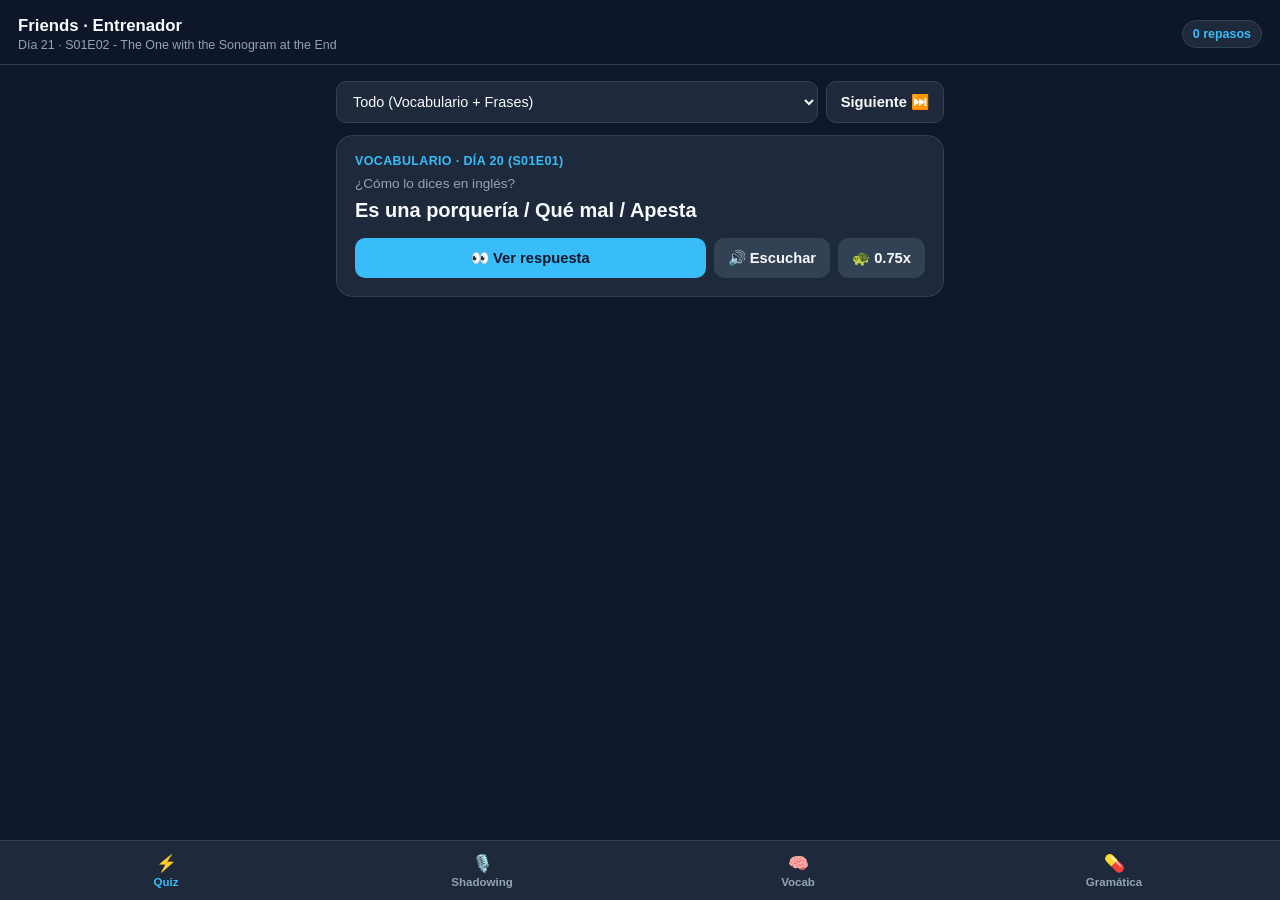
==== index.html @ 542631e8 "first commit" ====
<!DOCTYPE html>
<html lang="es">
<head>
  <meta charset="UTF-8" />
  <meta http-equiv="refresh" content="0; url=./web/" />
  <title>Profe Inglés · Redirigiendo...</title>
</head>
<body>
  <p>Abriendo <a href="./web/">Profe Inglés</a>...</p>
</body>
</html>
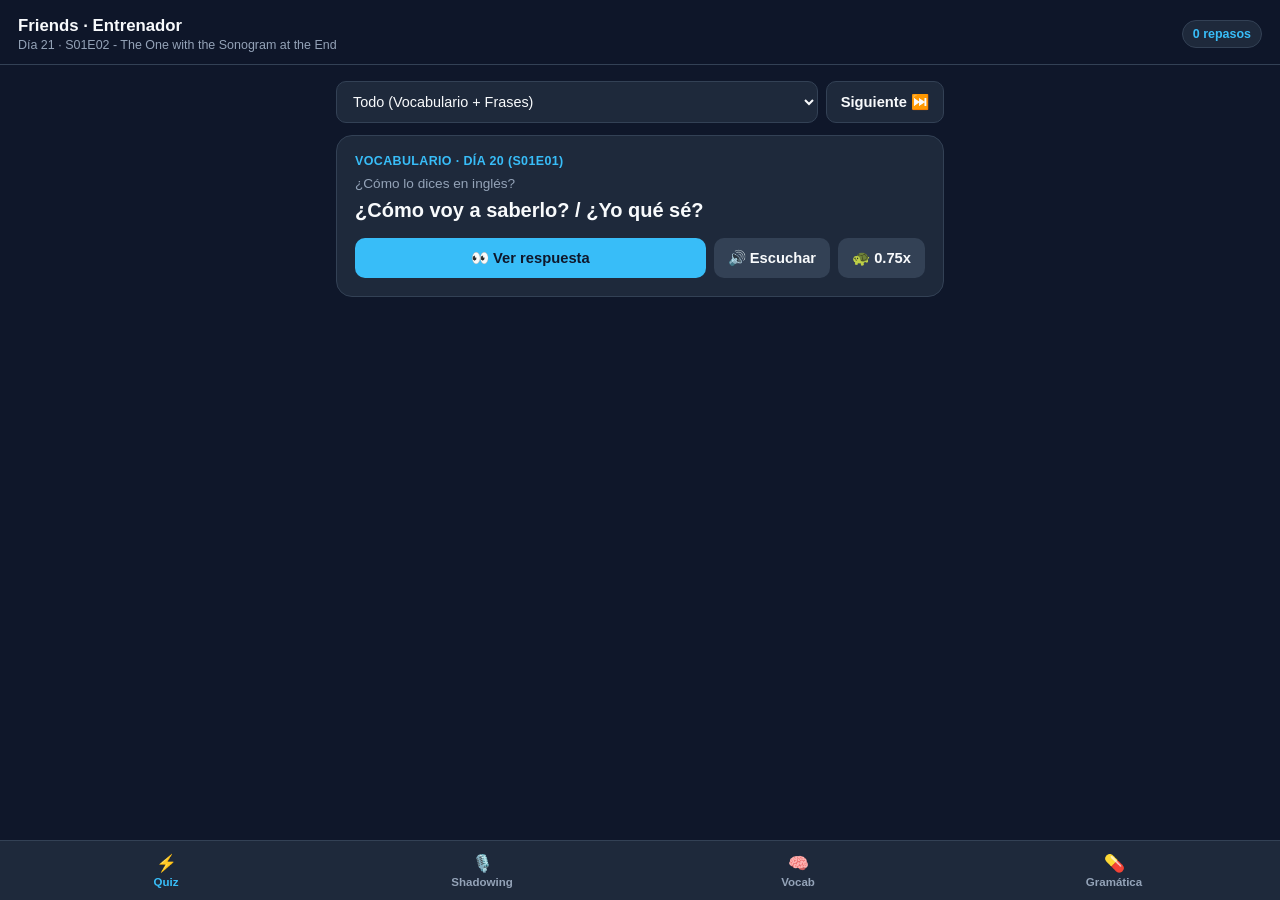
==== commit 01b75287: "chore: organizar app y archivos por proposito" ====
--- a/index.html
+++ b/index.html
@@ -2,10 +2,10 @@
 <html lang="es">
 <head>
   <meta charset="UTF-8" />
-  <meta http-equiv="refresh" content="0; url=./web/" />
+  <meta http-equiv="refresh" content="0; url=./app/web/" />
   <title>Profe Inglés · Redirigiendo...</title>
 </head>
 <body>
-  <p>Abriendo <a href="./web/">Profe Inglés</a>...</p>
+  <p>Abriendo <a href="./app/web/">Profe Inglés</a>...</p>
 </body>
 </html>
